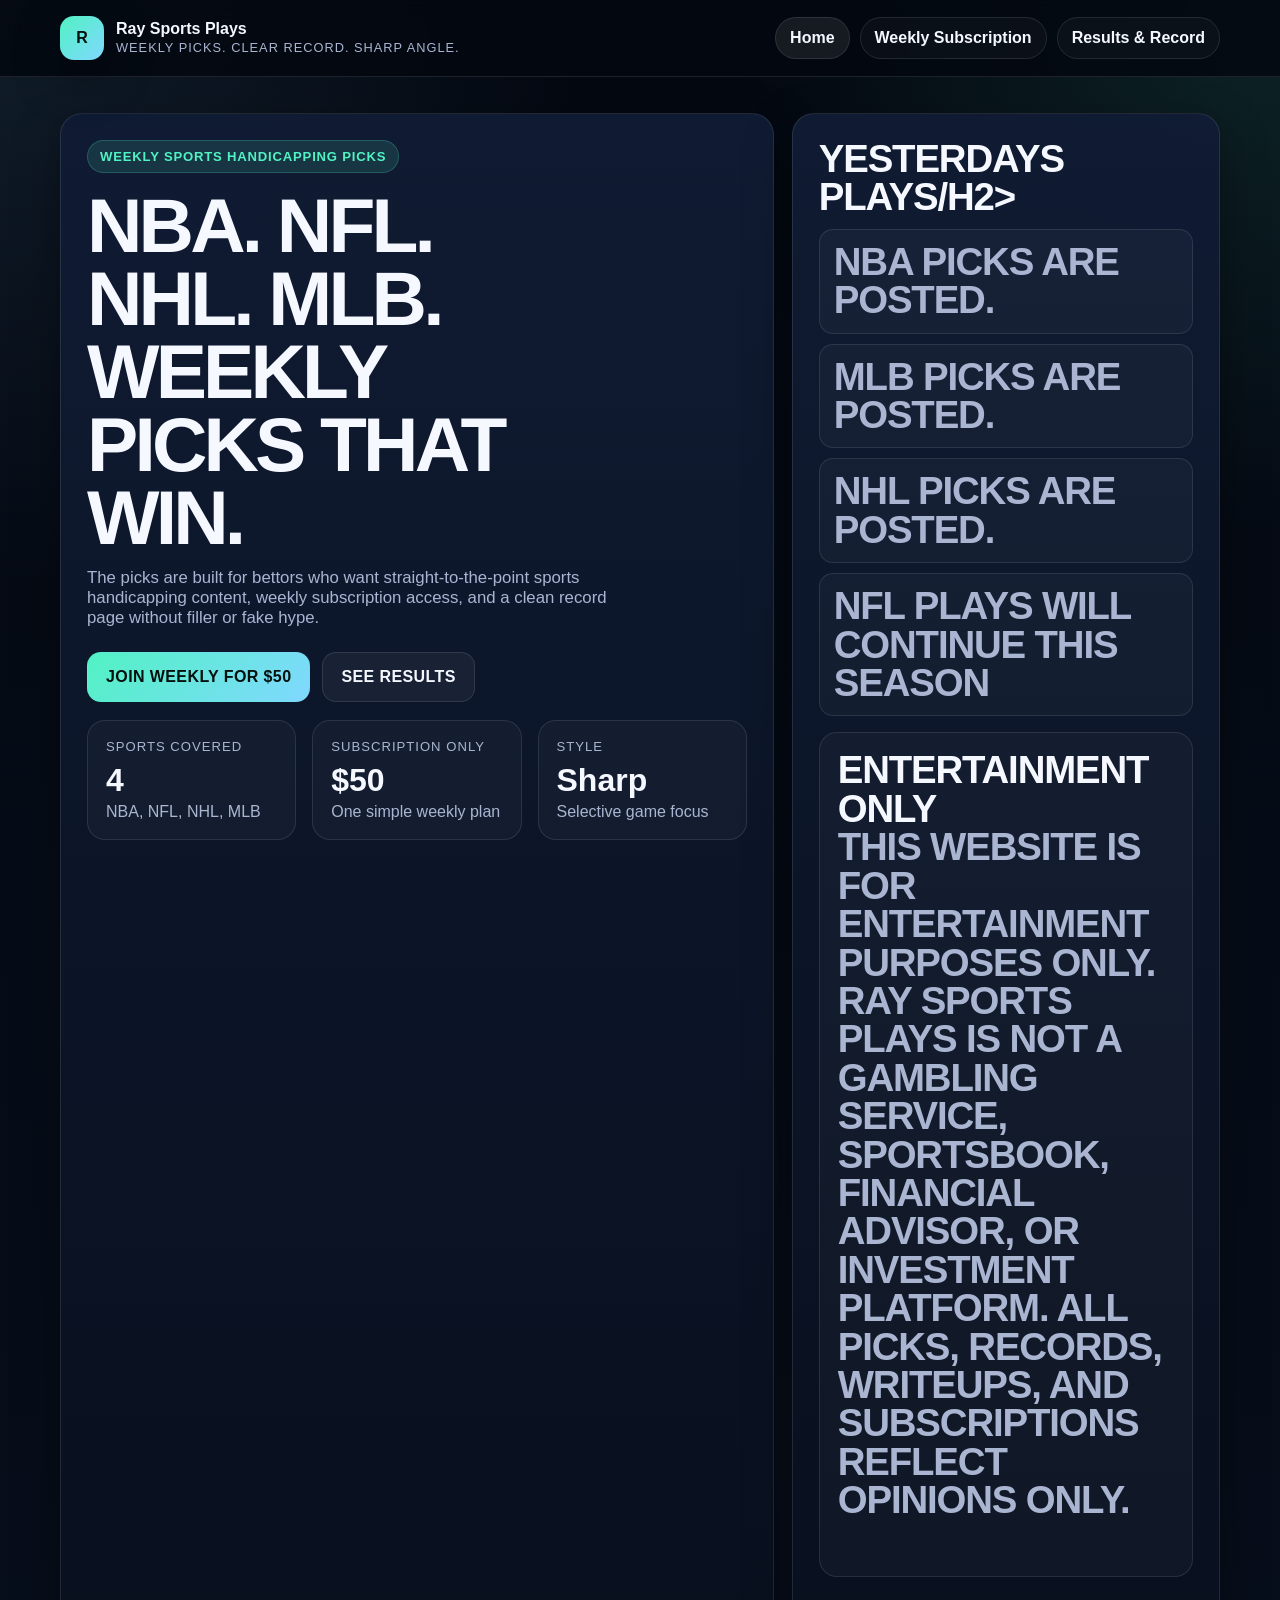
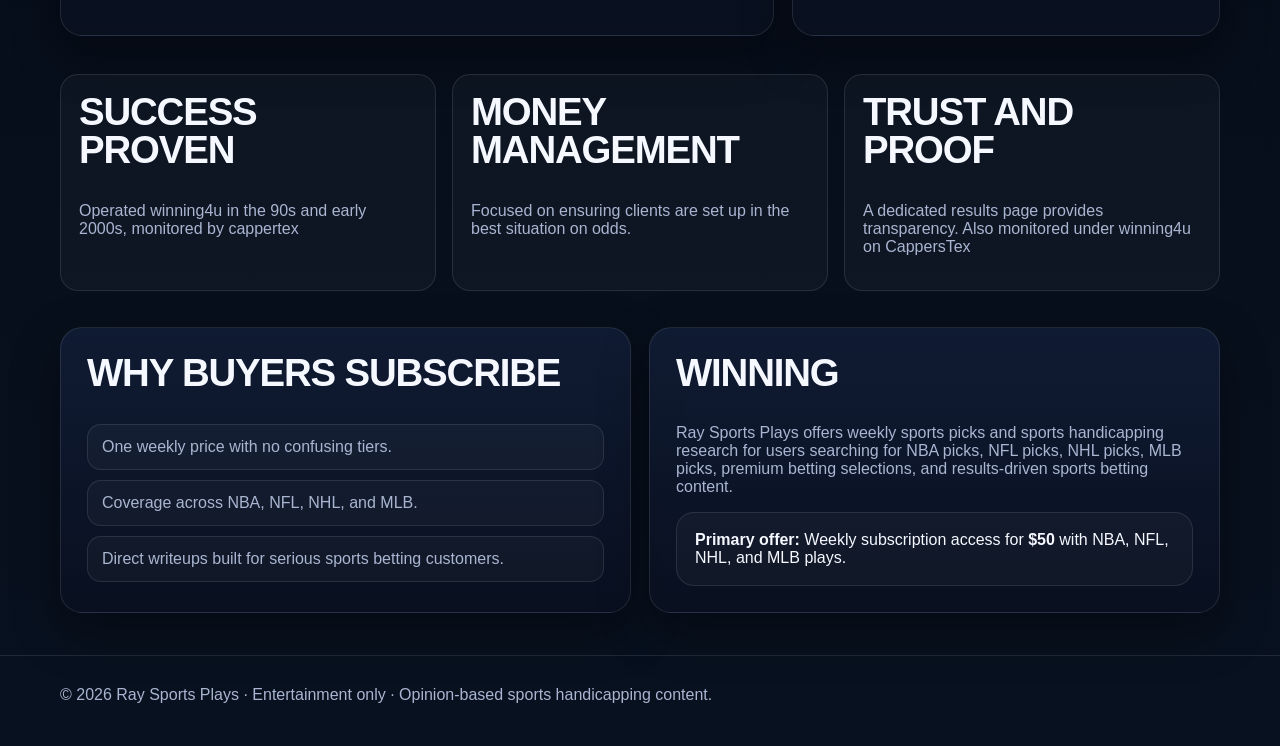
==== !index.html @ 1b1fd5e7 "Add files via upload" ====
<!DOCTYPE html>
<html lang="en">
<head>
  <meta charset="UTF-8" />
  <meta name="viewport" content="width=device-width, initial-scale=1.0" />
  <title>Ray Sports Plays | Weekly Sports Picks for NBA, NFL, NHL & MLB</title>
  <meta name="description" content="Ray Sports Plays sells weekly sports handicapping picks for NBA, NFL, NHL, and MLB with a clear record page, direct subscriptions, and mobile-first sports betting marketing." />
  <meta name="keywords" content="sports picks, sports handicapping, weekly sports picks, NBA picks, NFL picks, NHL picks, MLB picks, sports betting picks" />
  <meta name="robots" content="index, follow" />
  <meta name="author" content="Ray Sports Plays" />
  <meta property="og:title" content="Ray Sports Plays | Weekly Sports Picks" />
  <meta property="og:description" content="Weekly NBA, NFL, NHL, and MLB picks with direct sports betting writeups and a transparent results page." />
  <meta property="og:type" content="website" />
  <meta property="og:url" content="https://www.rayssportsplays.com/" />
  <link rel="canonical" href="https://www.rayssportsplays.com/" />
  <link rel="stylesheet" href="styles.css" />
  <script type="application/ld+json">
  {
    "@context": "https://schema.org",
    "@type": "SportsOrganization",
    "name": "Ray Sports Plays",
    "url": "https://www.rayssportsplays.com/",
    "description": "Weekly sports handicapping picks and research for NBA, NFL, NHL, and MLB.",
    "areaServed": "US"
  }
  </script>
</head>
<body>
  <header class="topbar">
    <div class="container nav">
      <a class="brand" href="index.html" aria-label="Ray Sports Plays home">
        <div class="brand-mark">R</div>
        <div class="brand-text">
          <strong>Ray Sports Plays</strong>
          <span>Weekly picks. Clear record. Sharp angle.</span>
        </div>
      </a>
      <nav class="nav-links" aria-label="Main navigation">
        <a class="active" href="index.html">Home</a>
        <a href="subscription.html">Weekly Subscription</a>
        <a href="results.html">Results & Record</a>
      </nav>
    </div>
  </header>

  <main class="container">
    <section class="hero">
      <div class="card card-pad">
        <div class="tag">Weekly Sports Handicapping Picks</div>
        <h1>NBA. NFL. NHL. MLB. Weekly picks that WIN.</h1>
        <p class="lead">The picks are built for bettors who want straight-to-the-point sports handicapping content, weekly subscription access, and a clean record page without filler or fake hype.</p>
        <div class="cta-row">
          <a class="btn btn-primary" href="subscription.html">Join Weekly for $50</a>
          <a class="btn btn-secondary" href="results.html">See Results</a>
        </div>
        <div class="grid-3 section">
          <div class="stat">
            <div class="label">Sports Covered</div>
            <div class="value">4</div>
            <div class="muted">NBA, NFL, NHL, MLB</div>
          </div>
          <div class="stat">
            <div class="label">Subscription ONLY</div>
            <div class="value">$50</div>
            <div class="muted">One simple weekly plan</div>
          </div>
          <div class="stat">
            <div class="label">Style</div>
            <div class="value">Sharp</div>
            <div class="muted">Selective game focus</div>
          </div>
        </div>
      </div>

      <aside class="card card-pad">
        <h2>Yesterdays plays/h2>
        <div class="list">
          <div class="list-item">NBA picks are posted.</div>
          <div class="list-item">MLB picks are posted.</div>
          <div class="list-item">NHL picks are posted.</div>
          <div class="list-item">NFL plays will continue this season</div>
        </div>
        <div class="legal" style="margin-top:16px;">
          <strong>Entertainment Only</strong>
          <p>This website is for entertainment purposes only. Ray Sports Plays is not a gambling service, sportsbook, financial advisor, or investment platform. All picks, records, writeups, and subscriptions reflect opinions only.</p>
        </div>
      </aside>
    </section>

    <section class="section grid-3">
      <article class="feature">
        <h2>Success proven</h2>
        <p>Operated winning4u in the 90s and early 2000s, monitored by cappertex</p>
      </article>
      <article class="feature">
        <h2>Money management</h2>
        <p>Focused on ensuring clients are set up in the best situation on odds.</p>
      </article>
      <article class="feature">
        <h2>Trust and proof</h2>
        <p>A dedicated results page provides transparency. Also monitored under winning4u on CappersTex </p>
      </article>
    </section>

    <section class="split section">
      <div class="card card-pad">
        <h2>Why buyers subscribe</h2>
        <div class="list">
          <div class="list-item">One weekly price with no confusing tiers.</div>
          <div class="list-item">Coverage across NBA, NFL, NHL, and MLB.</div>
          <div class="list-item">Direct writeups built for serious sports betting customers.</div>
          
        </div>
      </div>
      <div class="card card-pad">
        <h2>Winning</h2>
        <p class="seo-copy">Ray Sports Plays offers weekly sports picks and sports handicapping research for users searching for NBA picks, NFL picks, NHL picks, MLB picks, premium betting selections, and results-driven sports betting content. </p>
        <div class="cta-banner" style="margin-top:16px;">
          <strong>Primary offer:</strong> Weekly subscription access for <strong>$50</strong> with NBA, NFL, NHL, and MLB plays.
        </div>
      </div>
    </section>
  </main>

  <footer>
    <div class="container">© <span id="year"></span> Ray Sports Plays · Entertainment only · Opinion-based sports handicapping content.</div>
  </footer>
  <script src="script.js"></script>
</body>
</html>
---- styles.css ----
:root {
  --bg: #08111f;
  --bg-2: #0d1830;
  --card: rgba(14, 24, 48, 0.92);
  --line: rgba(255,255,255,0.1);
  --text: #f5f8ff;
  --muted: #a9b5d1;
  --accent: #51f2c3;
  --accent-2: #80d8ff;
  --danger: #ff758f;
  --success: #6ef0ad;
  --shadow: 0 18px 48px rgba(0,0,0,0.35);
  --radius: 22px;
  --max: 1160px;
}

* { box-sizing: border-box; }
html { scroll-behavior: smooth; }
body {
  margin: 0;
  font-family: Arial, Helvetica, sans-serif;
  color: var(--text);
  background:
    radial-gradient(circle at top right, rgba(81,242,195,0.12), transparent 20%),
    radial-gradient(circle at top left, rgba(128,216,255,0.1), transparent 22%),
    linear-gradient(180deg, #040811 0%, #08111f 100%);
}
a { color: inherit; text-decoration: none; }
img { max-width: 100%; display: block; }
button, input { font: inherit; }
.container { width: min(var(--max), calc(100% - 28px)); margin: 0 auto; }
.topbar {
  position: sticky; top: 0; z-index: 1000;
  backdrop-filter: blur(12px);
  background: rgba(4,8,17,0.88);
  border-bottom: 1px solid var(--line);
}
.nav {
  display: flex; align-items: center; justify-content: space-between; gap: 20px;
  padding: 16px 0;
}
.brand { display: flex; align-items: center; gap: 12px; }
.brand-mark {
  width: 44px; height: 44px; display: grid; place-items: center; border-radius: 14px;
  background: linear-gradient(135deg, var(--accent), var(--accent-2)); color: #04110d;
  font-weight: 900; box-shadow: var(--shadow);
}
.brand-text strong { display: block; font-size: 1rem; }
.brand-text span { color: var(--muted); font-size: 0.8rem; text-transform: uppercase; letter-spacing: 1px; }
.nav-links { display: flex; gap: 10px; flex-wrap: wrap; }
.nav-links a {
  padding: 11px 14px; border-radius: 999px; border: 1px solid var(--line);
  background: rgba(255,255,255,0.03); font-weight: 700;
}
.nav-links a:hover, .nav-links a.active { background: rgba(255,255,255,0.08); }
.hero {
  display: grid; grid-template-columns: 1.25fr 0.75fr; gap: 18px; padding: 36px 0 20px;
}
.card {
  background: linear-gradient(180deg, rgba(16,28,52,0.97), rgba(9,16,31,0.97));
  border: 1px solid var(--line); border-radius: var(--radius); box-shadow: var(--shadow);
}
.card-pad { padding: 26px; }
.tag {
  display: inline-flex; align-items: center; gap: 8px; padding: 8px 12px; border-radius: 999px;
  background: rgba(81,242,195,0.12); border: 1px solid rgba(81,242,195,0.22);
  color: var(--accent); font-size: 0.82rem; font-weight: 800; text-transform: uppercase; letter-spacing: 0.8px;
}
h1, h2, h3, p { margin-top: 0; }
h1 {
  font-size: clamp(2.3rem, 6vw, 5rem); line-height: 0.95; letter-spacing: -0.05em;
  text-transform: uppercase; margin: 16px 0 14px; max-width: 10ch;
}
h2 {
  font-size: clamp(1.4rem, 3vw, 2.4rem); line-height: 1; letter-spacing: -0.03em;
  text-transform: uppercase;
}
.lead, .subhead, .muted { color: var(--muted); }
.lead { max-width: 58ch; font-size: 1.05rem; }
.cta-row { display: flex; gap: 12px; flex-wrap: wrap; margin-top: 24px; }
.btn {
  display: inline-flex; align-items: center; justify-content: center; min-height: 50px;
  padding: 14px 18px; border-radius: 14px; font-weight: 900; letter-spacing: 0.4px;
  text-transform: uppercase; border: 1px solid transparent;
}
.btn-primary { background: linear-gradient(135deg, var(--accent), var(--accent-2)); color: #03110d; }
.btn-secondary { background: rgba(255,255,255,0.05); border-color: var(--line); }
.grid-3, .grid-2 { display: grid; gap: 16px; }
.grid-3 { grid-template-columns: repeat(3, 1fr); }
.grid-2 { grid-template-columns: repeat(2, 1fr); }
.stat, .feature, .plan, .record-box, .legal, .cta-banner {
  padding: 18px; border-radius: 18px; border: 1px solid var(--line); background: rgba(255,255,255,0.03);
}
.stat .value, .record-box .big { font-size: 2rem; font-weight: 900; margin: 8px 0 4px; }
.label { color: var(--muted); font-size: 0.82rem; text-transform: uppercase; letter-spacing: 1px; }
.feature p, .plan p, .legal p { color: var(--muted); }
.section { padding: 18px 0; }
.split {
  display: grid; grid-template-columns: 1fr 1fr; gap: 18px;
}
.list { display: grid; gap: 10px; margin-top: 12px; }
.list-item {
  padding: 13px 14px; border-radius: 14px; background: rgba(255,255,255,0.03); border: 1px solid var(--line);
  color: var(--muted);
}
.plan.featured { border-color: rgba(81,242,195,0.32); box-shadow: 0 0 0 1px rgba(81,242,195,0.08) inset; }
.price { font-size: 3rem; font-weight: 900; margin: 10px 0; }
.small { font-size: 0.9rem; color: var(--muted); }
.table-wrap {
  overflow-x: auto; margin-top: 18px; border: 1px solid var(--line); border-radius: 18px;
}
table { width: 100%; border-collapse: collapse; min-width: 720px; }
th, td { padding: 14px 16px; border-bottom: 1px solid var(--line); text-align: left; }
th { color: var(--accent-2); font-size: 0.82rem; text-transform: uppercase; background: rgba(255,255,255,0.04); }
tr:last-child td { border-bottom: 0; }
.win { color: var(--success); font-weight: 800; }
.loss { color: var(--danger); font-weight: 800; }
footer { padding: 30px 0 42px; color: var(--muted); border-top: 1px solid var(--line); margin-top: 24px; }
.form { display: grid; gap: 12px; margin-top: 14px; }
.form input {
  width: 100%; min-height: 50px; padding: 14px; border-radius: 14px;
  border: 1px solid var(--line); background: rgba(0,0,0,0.18); color: var(--text);
}
.notice {
  margin-top: 12px; padding: 14px; border-radius: 14px; display: none;
  border: 1px solid rgba(110,240,173,0.2); background: rgba(110,240,173,0.1); color: var(--success); font-weight: 800;
}
.notice.show { display: block; }
.seo-copy { color: var(--muted); }
@media (max-width: 920px) {
  .hero, .split, .grid-3, .grid-2 { grid-template-columns: 1fr; }
  h1 { max-width: none; }
}
@media (max-width: 640px) {
  .nav { flex-direction: column; align-items: stretch; }
  .nav-links { display: grid; grid-template-columns: repeat(3, 1fr); width: 100%; }
  .nav-links a { text-align: center; }
  .card-pad, .feature, .plan, .record-box, .legal { padding: 18px; }
  .container { width: min(var(--max), calc(100% - 20px)); }
}
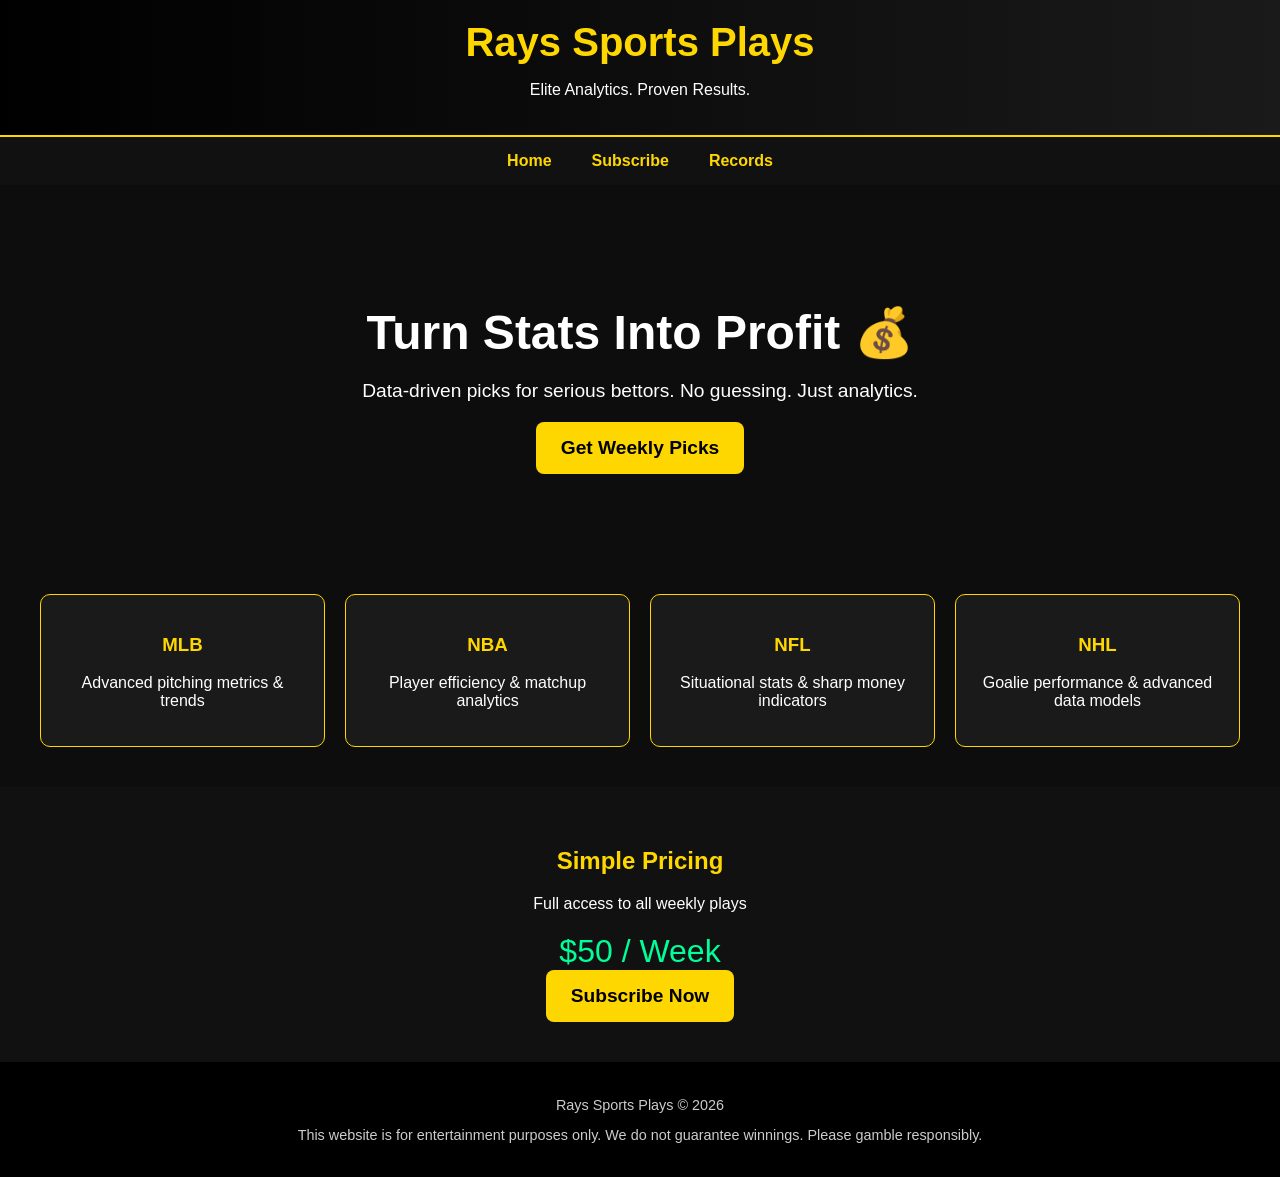
==== commit c4c2dc33: "Add files via upload" ====
--- a/!index.html
+++ b/!index.html
@@ -3,128 +3,169 @@
 <head>
   <meta charset="UTF-8" />
   <meta name="viewport" content="width=device-width, initial-scale=1.0" />
-  <title>Ray Sports Plays | Weekly Sports Picks for NBA, NFL, NHL & MLB</title>
-  <meta name="description" content="Ray Sports Plays sells weekly sports handicapping picks for NBA, NFL, NHL, and MLB with a clear record page, direct subscriptions, and mobile-first sports betting marketing." />
-  <meta name="keywords" content="sports picks, sports handicapping, weekly sports picks, NBA picks, NFL picks, NHL picks, MLB picks, sports betting picks" />
-  <meta name="robots" content="index, follow" />
-  <meta name="author" content="Ray Sports Plays" />
-  <meta property="og:title" content="Ray Sports Plays | Weekly Sports Picks" />
-  <meta property="og:description" content="Weekly NBA, NFL, NHL, and MLB picks with direct sports betting writeups and a transparent results page." />
-  <meta property="og:type" content="website" />
-  <meta property="og:url" content="https://www.rayssportsplays.com/" />
-  <link rel="canonical" href="https://www.rayssportsplays.com/" />
-  <link rel="stylesheet" href="styles.css" />
-  <script type="application/ld+json">
-  {
-    "@context": "https://schema.org",
-    "@type": "SportsOrganization",
-    "name": "Ray Sports Plays",
-    "url": "https://www.rayssportsplays.com/",
-    "description": "Weekly sports handicapping picks and research for NBA, NFL, NHL, and MLB.",
-    "areaServed": "US"
-  }
-  </script>
+  <title>Rays Sports Plays</title>
+  <style>
+    body {
+      margin: 0;
+      font-family: 'Segoe UI', Tahoma, Geneva, Verdana, sans-serif;
+      background: #0d0d0d;
+      color: #fff;
+    }
+
+    header {
+      background: linear-gradient(90deg, #000, #1a1a1a);
+      padding: 20px;
+      text-align: center;
+      border-bottom: 2px solid gold;
+    }
+
+    header h1 {
+      margin: 0;
+      font-size: 2.5rem;
+      color: gold;
+    }
+
+    nav {
+      display: flex;
+      justify-content: center;
+      background: #111;
+    }
+
+    nav a {
+      color: gold;
+      padding: 15px 20px;
+      text-decoration: none;
+      font-weight: bold;
+    }
+
+    nav a:hover {
+      background: gold;
+      color: black;
+    }
+
+    .hero {
+      text-align: center;
+      padding: 80px 20px;
+      background: url('https://images.unsplash.com/photo-1517649763962-0c623066013b') center/cover no-repeat;
+    }
+
+    .hero h2 {
+      font-size: 3rem;
+      margin-bottom: 10px;
+    }
+
+    .hero p {
+      font-size: 1.2rem;
+      margin-bottom: 20px;
+    }
+
+    .cta-btn {
+      padding: 15px 25px;
+      background: gold;
+      border: none;
+      font-size: 1.2rem;
+      cursor: pointer;
+      border-radius: 8px;
+      font-weight: bold;
+    }
+
+    .cta-btn:hover {
+      background: #ffd700;
+    }
+
+    .sports {
+      display: grid;
+      grid-template-columns: repeat(auto-fit, minmax(200px, 1fr));
+      gap: 20px;
+      padding: 40px;
+      text-align: center;
+    }
+
+    .card {
+      background: #1a1a1a;
+      padding: 20px;
+      border-radius: 10px;
+      border: 1px solid gold;
+    }
+
+    .card h3 {
+      color: gold;
+    }
+
+    .pricing {
+      text-align: center;
+      padding: 40px;
+      background: #111;
+    }
+
+    .pricing h2 {
+      color: gold;
+    }
+
+    .price-box {
+      margin-top: 20px;
+      font-size: 2rem;
+      color: #00ff99;
+    }
+
+    footer {
+      padding: 20px;
+      text-align: center;
+      font-size: 0.9rem;
+      background: #000;
+      color: #ccc;
+    }
+  </style>
 </head>
 <body>
-  <header class="topbar">
-    <div class="container nav">
-      <a class="brand" href="index.html" aria-label="Ray Sports Plays home">
-        <div class="brand-mark">R</div>
-        <div class="brand-text">
-          <strong>Ray Sports Plays</strong>
-          <span>Weekly picks. Clear record. Sharp angle.</span>
-        </div>
-      </a>
-      <nav class="nav-links" aria-label="Main navigation">
-        <a class="active" href="index.html">Home</a>
-        <a href="subscription.html">Weekly Subscription</a>
-        <a href="results.html">Results & Record</a>
-      </nav>
-    </div>
+
+  <header>
+    <h1>Rays Sports Plays</h1>
+    <p>Elite Analytics. Proven Results.</p>
   </header>
 
-  <main class="container">
-    <section class="hero">
-      <div class="card card-pad">
-        <div class="tag">Weekly Sports Handicapping Picks</div>
-        <h1>NBA. NFL. NHL. MLB. Weekly picks that WIN.</h1>
-        <p class="lead">The picks are built for bettors who want straight-to-the-point sports handicapping content, weekly subscription access, and a clean record page without filler or fake hype.</p>
-        <div class="cta-row">
-          <a class="btn btn-primary" href="subscription.html">Join Weekly for $50</a>
-          <a class="btn btn-secondary" href="results.html">See Results</a>
-        </div>
-        <div class="grid-3 section">
-          <div class="stat">
-            <div class="label">Sports Covered</div>
-            <div class="value">4</div>
-            <div class="muted">NBA, NFL, NHL, MLB</div>
-          </div>
-          <div class="stat">
-            <div class="label">Subscription ONLY</div>
-            <div class="value">$50</div>
-            <div class="muted">One simple weekly plan</div>
-          </div>
-          <div class="stat">
-            <div class="label">Style</div>
-            <div class="value">Sharp</div>
-            <div class="muted">Selective game focus</div>
-          </div>
-        </div>
-      </div>
+  <nav>
+    <a href="#">Home</a>
+    <a href="#">Subscribe</a>
+    <a href="#">Records</a>
+  </nav>
 
-      <aside class="card card-pad">
-        <h2>Yesterdays plays/h2>
-        <div class="list">
-          <div class="list-item">NBA picks are posted.</div>
-          <div class="list-item">MLB picks are posted.</div>
-          <div class="list-item">NHL picks are posted.</div>
-          <div class="list-item">NFL plays will continue this season</div>
-        </div>
-        <div class="legal" style="margin-top:16px;">
-          <strong>Entertainment Only</strong>
-          <p>This website is for entertainment purposes only. Ray Sports Plays is not a gambling service, sportsbook, financial advisor, or investment platform. All picks, records, writeups, and subscriptions reflect opinions only.</p>
-        </div>
-      </aside>
-    </section>
+  <section class="hero">
+    <h2>Turn Stats Into Profit 💰</h2>
+    <p>Data-driven picks for serious bettors. No guessing. Just analytics.</p>
+    <button class="cta-btn">Get Weekly Picks</button>
+  </section>
 
-    <section class="section grid-3">
-      <article class="feature">
-        <h2>Success proven</h2>
-        <p>Operated winning4u in the 90s and early 2000s, monitored by cappertex</p>
-      </article>
-      <article class="feature">
-        <h2>Money management</h2>
-        <p>Focused on ensuring clients are set up in the best situation on odds.</p>
-      </article>
-      <article class="feature">
-        <h2>Trust and proof</h2>
-        <p>A dedicated results page provides transparency. Also monitored under winning4u on CappersTex </p>
-      </article>
-    </section>
+  <section class="sports">
+    <div class="card">
+      <h3>MLB</h3>
+      <p>Advanced pitching metrics & trends</p>
+    </div>
+    <div class="card">
+      <h3>NBA</h3>
+      <p>Player efficiency & matchup analytics</p>
+    </div>
+    <div class="card">
+      <h3>NFL</h3>
+      <p>Situational stats & sharp money indicators</p>
+    </div>
+    <div class="card">
+      <h3>NHL</h3>
+      <p>Goalie performance & advanced data models</p>
+    </div>
+  </section>
 
-    <section class="split section">
-      <div class="card card-pad">
-        <h2>Why buyers subscribe</h2>
-        <div class="list">
-          <div class="list-item">One weekly price with no confusing tiers.</div>
-          <div class="list-item">Coverage across NBA, NFL, NHL, and MLB.</div>
-          <div class="list-item">Direct writeups built for serious sports betting customers.</div>
-          
-        </div>
-      </div>
-      <div class="card card-pad">
-        <h2>Winning</h2>
-        <p class="seo-copy">Ray Sports Plays offers weekly sports picks and sports handicapping research for users searching for NBA picks, NFL picks, NHL picks, MLB picks, premium betting selections, and results-driven sports betting content. </p>
-        <div class="cta-banner" style="margin-top:16px;">
-          <strong>Primary offer:</strong> Weekly subscription access for <strong>$50</strong> with NBA, NFL, NHL, and MLB plays.
-        </div>
-      </div>
-    </section>
-  </main>
+  <section class="pricing">
+    <h2>Simple Pricing</h2>
+    <p>Full access to all weekly plays</p>
+    <div class="price-box">$50 / Week</div>
+    <button class="cta-btn">Subscribe Now</button>
+  </section>
 
   <footer>
-    <div class="container">© <span id="year"></span> Ray Sports Plays · Entertainment only · Opinion-based sports handicapping content.</div>
+    <p>Rays Sports Plays © 2026</p>
+    <p>This website is for entertainment purposes only. We do not guarantee winnings. Please gamble responsibly.</p>
   </footer>
-  <script src="script.js"></script>
+
 </body>
-</html>+</html>
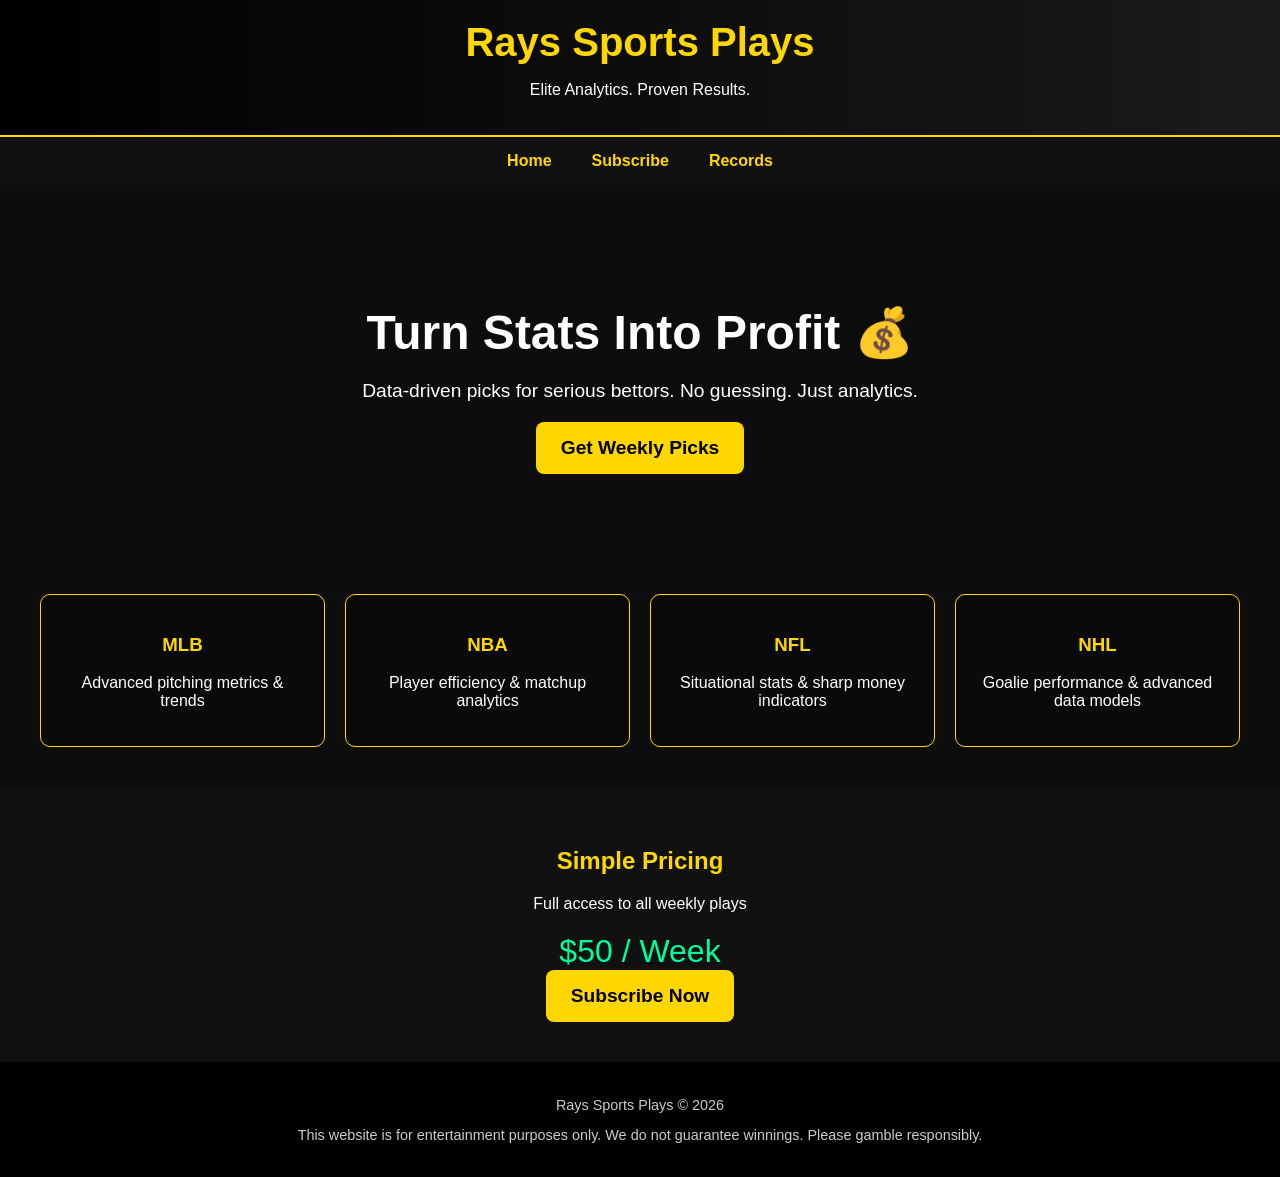
==== commit f317282f: "Add files via upload" ====
--- a/!index.html
+++ b/!index.html
@@ -82,6 +82,33 @@
     }
 
     .card {
+      background-size: cover;
+      background-position: center;
+      padding: 40px 20px;
+      border-radius: 10px;
+      border: 1px solid gold;
+      position: relative;
+      color: white;
+    }
+
+    .card::before {
+      content: "";
+      position: absolute;
+      top: 0;
+      left: 0;
+      right: 0;
+      bottom: 0;
+      background: rgba(0,0,0,0.6);
+      border-radius: 10px;
+    }
+
+    .card h3,
+    .card p {
+      position: relative;
+      z-index: 2;
+    }
+
+    .card {
       background: #1a1a1a;
       padding: 20px;
       border-radius: 10px;
@@ -137,19 +164,19 @@
   </section>
 
   <section class="sports">
-    <div class="card">
+    <div class="card" style="background-image: url('https://images.unsplash.com/photo-1508341591423-4347099e1f19');">
       <h3>MLB</h3>
       <p>Advanced pitching metrics & trends</p>
     </div>
-    <div class="card">
+    <div class="card" style="background-image: url('https://images.unsplash.com/photo-1519861531473-9200262188bf');">
       <h3>NBA</h3>
       <p>Player efficiency & matchup analytics</p>
     </div>
-    <div class="card">
+    <div class="card" style="background-image: url('https://images.unsplash.com/photo-1518091043644-c1d4457512c6');">
       <h3>NFL</h3>
       <p>Situational stats & sharp money indicators</p>
     </div>
-    <div class="card">
+    <div class="card" style="background-image: url('https://images.unsplash.com/photo-1603297631958-2f4e5f48e4f0');">
       <h3>NHL</h3>
       <p>Goalie performance & advanced data models</p>
     </div>
@@ -169,3 +196,4 @@
 
 </body>
 </html>
+
